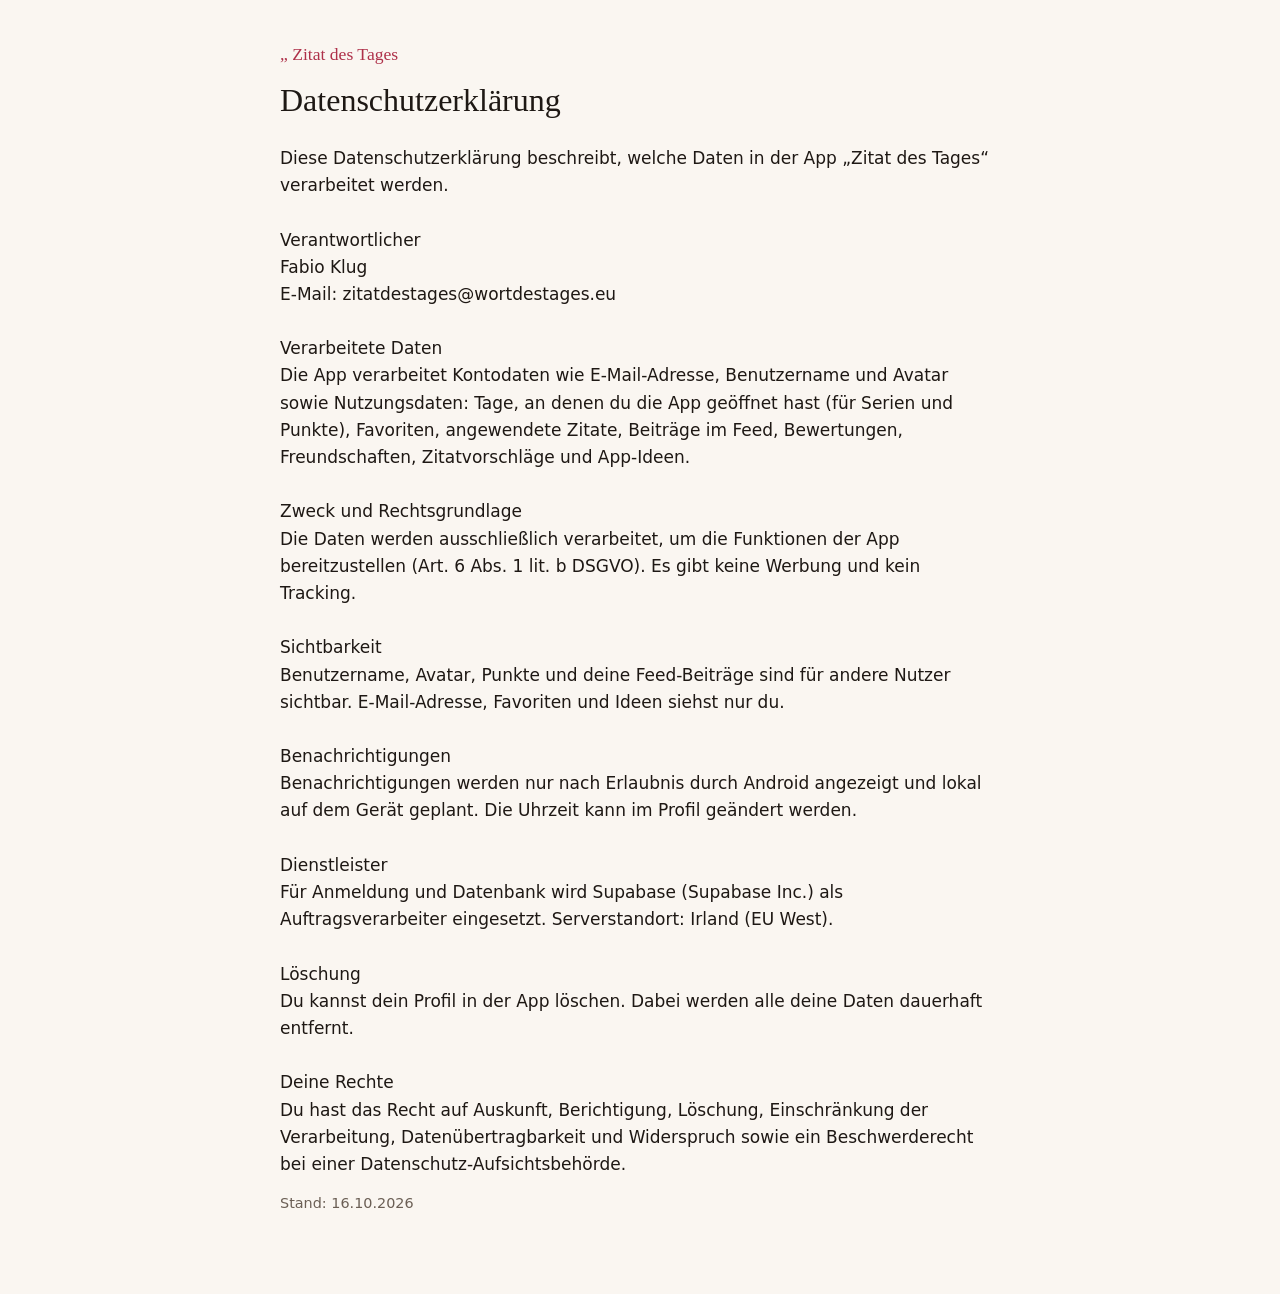
==== datenschutz.html @ 8bb06f84 "Rechtliche Seiten für Zitat des Tages Co-Authored-By: Claude Opus 5.5 <noreply@anthropic.com>" ====
<!doctype html>
<html lang="de"><head><meta charset="utf-8"><meta name="viewport" content="width=device-width,initial-scale=1"><title>Datenschutzerkl&#228;rung – Zitat des Tages</title><link rel="stylesheet" href="style.css"></head>
<body><main><a class="brand" href="index.html">„ Zitat des Tages</a><h1>Datenschutzerkl&#228;rung</h1>
<div class="text">Diese Datenschutzerkl&#228;rung beschreibt, welche Daten in der App „Zitat des Tages“ verarbeitet werden.

Verantwortlicher
Fabio Klug
E-Mail: zitatdestages@wortdestages.eu

Verarbeitete Daten
Die App verarbeitet Kontodaten wie E-Mail-Adresse, Benutzername und Avatar sowie Nutzungsdaten: Tage, an denen du die App ge&#246;ffnet hast (f&#252;r Serien und Punkte), Favoriten, angewendete Zitate, Beitr&#228;ge im Feed, Bewertungen, Freundschaften, Zitatvorschl&#228;ge und App-Ideen.

Zweck und Rechtsgrundlage
Die Daten werden ausschlie&#223;lich verarbeitet, um die Funktionen der App bereitzustellen (Art. 6 Abs. 1 lit. b DSGVO). Es gibt keine Werbung und kein Tracking.

Sichtbarkeit
Benutzername, Avatar, Punkte und deine Feed-Beitr&#228;ge sind f&#252;r andere Nutzer sichtbar. E-Mail-Adresse, Favoriten und Ideen siehst nur du.

Benachrichtigungen
Benachrichtigungen werden nur nach Erlaubnis durch Android angezeigt und lokal auf dem Ger&#228;t geplant. Die Uhrzeit kann im Profil ge&#228;ndert werden.

Dienstleister
F&#252;r Anmeldung und Datenbank wird Supabase (Supabase Inc.) als Auftragsverarbeiter eingesetzt. Serverstandort: Irland (EU West).

L&#246;schung
Du kannst dein Profil in der App l&#246;schen. Dabei werden alle deine Daten dauerhaft entfernt.

Deine Rechte
Du hast das Recht auf Auskunft, Berichtigung, L&#246;schung, Einschr&#228;nkung der Verarbeitung, Daten&#252;bertragbarkeit und Widerspruch sowie ein Beschwerderecht bei einer Datenschutz-Aufsichtsbeh&#246;rde.</div>
<p class="muted">Stand: 16.10.2026</p></main></body></html>
---- style.css ----
:root{--bg:#FAF6F1;--card:#FFFFFF;--text:#1E1814;--muted:#6B5F55;--accent:#AE3049;--border:#E4DAD0}
@media (prefers-color-scheme:dark){:root{--bg:#15110E;--card:#201B17;--text:#F3ECE3;--muted:#A99D90;--accent:#C8475E;--border:#3A3129}}
*{box-sizing:border-box}body{margin:0;background:var(--bg);color:var(--text);font:17px/1.6 system-ui,-apple-system,"Segoe UI",Roboto,sans-serif;padding:0 16px}
main{max-width:720px;margin:0 auto;padding:40px 0 64px}
a{color:var(--accent)}h1{font-family:Georgia,"Times New Roman",serif;font-weight:400;font-size:2rem;margin:.2em 0 .6em}
.brand{color:var(--accent);font-family:Georgia,serif;font-size:1.1rem;text-decoration:none}
.card{background:var(--card);border:1px solid var(--border);border-radius:18px;padding:20px 22px;margin:14px 0}
.text{white-space:pre-line}.muted{color:var(--muted);font-size:.9rem}
ol li{margin:.4em 0}
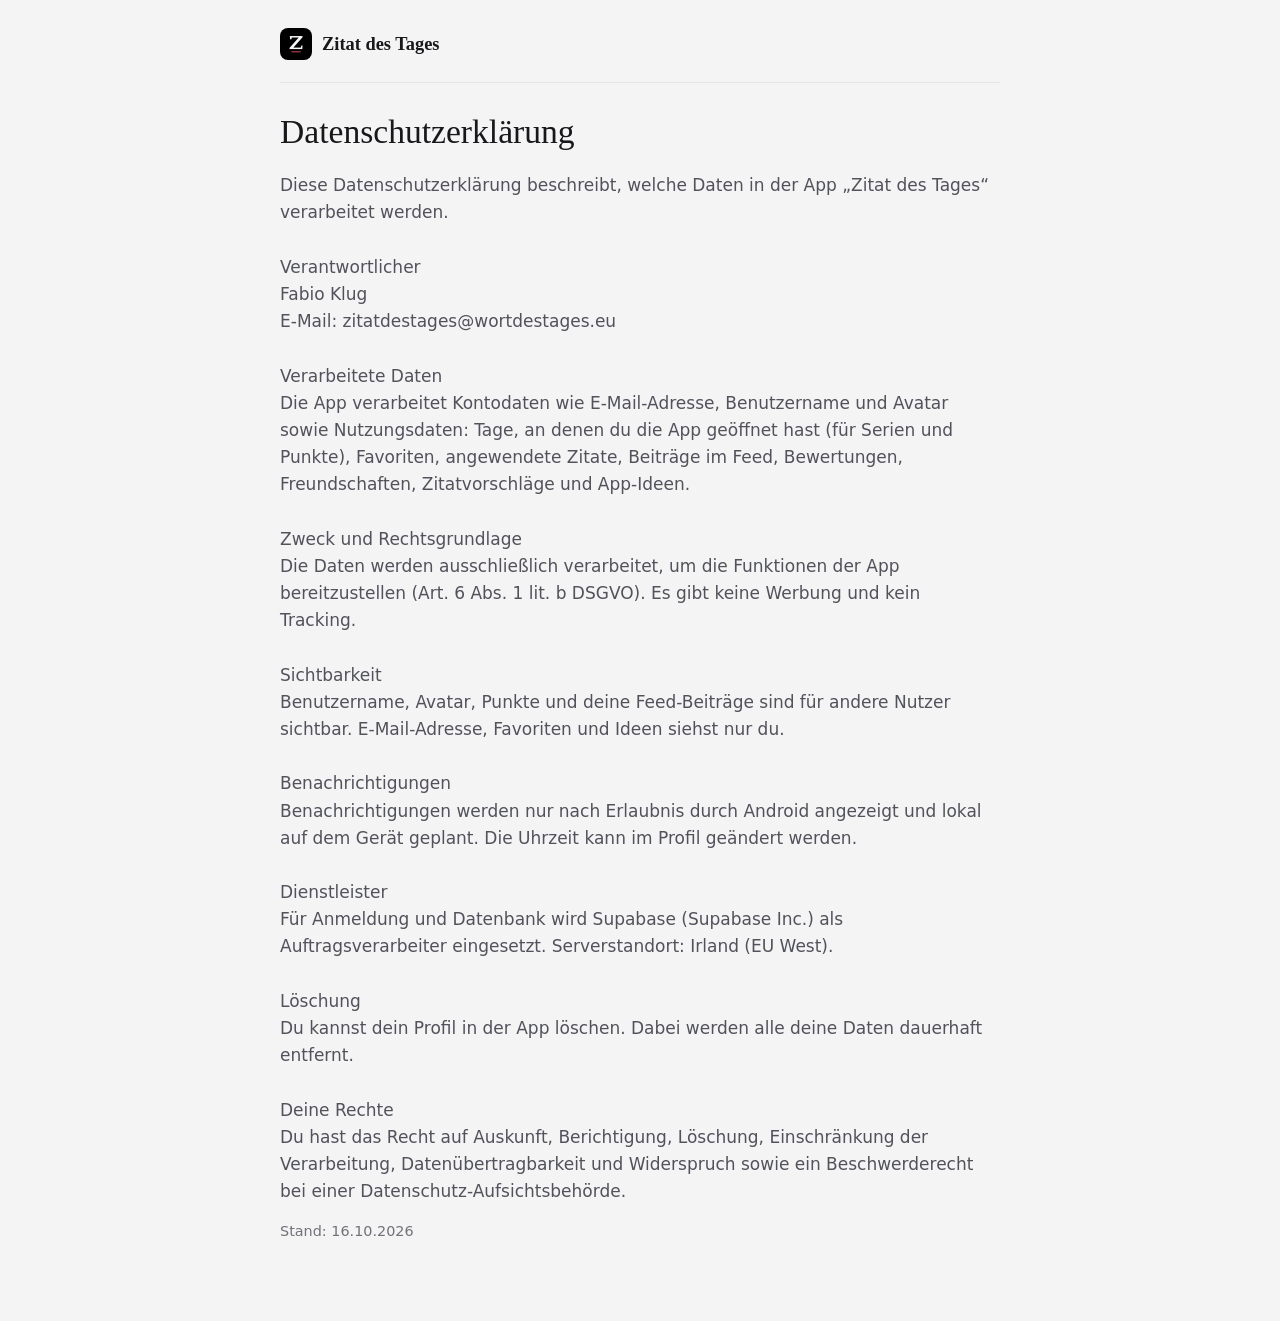
==== commit ecde7dac: "Design an wortdestages.eu angepasst Co-Authored-By: Claude Opus 5.5 <noreply@anthropic.com>" ====
--- a/datenschutz.html
+++ b/datenschutz.html
@@ -1,6 +1,6 @@
 <!doctype html>
 <html lang="de"><head><meta charset="utf-8"><meta name="viewport" content="width=device-width,initial-scale=1"><title>Datenschutzerkl&#228;rung – Zitat des Tages</title><link rel="stylesheet" href="style.css"></head>
-<body><main><a class="brand" href="index.html">„ Zitat des Tages</a><h1>Datenschutzerkl&#228;rung</h1>
+<body><main><a class="brand" href="index.html"><img src="zitat-icon.png" alt="">Zitat des Tages</a><h1>Datenschutzerkl&#228;rung</h1>
 <div class="text">Diese Datenschutzerkl&#228;rung beschreibt, welche Daten in der App „Zitat des Tages“ verarbeitet werden.
 
 Verantwortlicher
--- a/style.css
+++ b/style.css
@@ -1,9 +1,19 @@
-:root{--bg:#FAF6F1;--card:#FFFFFF;--text:#1E1814;--muted:#6B5F55;--accent:#AE3049;--border:#E4DAD0}
-@media (prefers-color-scheme:dark){:root{--bg:#15110E;--card:#201B17;--text:#F3ECE3;--muted:#A99D90;--accent:#C8475E;--border:#3A3129}}
-*{box-sizing:border-box}body{margin:0;background:var(--bg);color:var(--text);font:17px/1.6 system-ui,-apple-system,"Segoe UI",Roboto,sans-serif;padding:0 16px}
-main{max-width:720px;margin:0 auto;padding:40px 0 64px}
-a{color:var(--accent)}h1{font-family:Georgia,"Times New Roman",serif;font-weight:400;font-size:2rem;margin:.2em 0 .6em}
-.brand{color:var(--accent);font-family:Georgia,serif;font-size:1.1rem;text-decoration:none}
-.card{background:var(--card);border:1px solid var(--border);border-radius:18px;padding:20px 22px;margin:14px 0}
-.text{white-space:pre-line}.muted{color:var(--muted);font-size:.9rem}
-ol li{margin:.4em 0}+/* Wie wortdestages.eu: neutraler Hintergrund, Zitat-Karten hell mit Weinrot (Heute-Karte der App) */
+:root{--bg:#0c0c0d;--line:#26262a;--text:#f4f4f5;--soft:#a1a1aa;--card:#faf6f1;--card-text:#1e1814;--card-soft:#6b5f55;--card-line:#e4dad0;--accent:#ae3049;--accent-bright:#e07a8c;color-scheme:dark}
+@media (prefers-color-scheme:light){:root{--bg:#f4f4f5;--line:#e4e4e7;--text:#18181b;--soft:#52525b;--accent-bright:#ae3049;color-scheme:light}}
+*{box-sizing:border-box}
+body{margin:0;background:var(--bg);color:var(--text);font:17px/1.6 system-ui,-apple-system,"Segoe UI",Roboto,sans-serif;padding:0 20px}
+main{max-width:720px;margin:0 auto;padding:28px 0 64px}
+a{color:var(--accent-bright)}
+.brand{display:inline-flex;align-items:center;gap:10px;color:var(--text);font:600 1.15rem/1 "Iowan Old Style","Palatino Linotype",Palatino,Georgia,serif;text-decoration:none;padding-bottom:22px;margin-bottom:22px;border-bottom:1px solid var(--line);width:100%}
+.brand img{width:32px;height:32px;border-radius:8px}
+h1{font:400 2.1rem/1.2 "Iowan Old Style","Palatino Linotype",Palatino,Georgia,serif;margin:.2em 0 .6em}
+.text{white-space:pre-line;color:var(--soft)}
+p{color:var(--soft)}
+.muted{color:var(--soft);font-size:.9rem;opacity:.8}
+.card{background:var(--card);color:var(--card-text);border:1px solid var(--card-line);border-radius:18px;padding:20px 22px;margin:14px 0}
+.card p,.card li{color:var(--card-soft)}
+.card a{color:var(--accent)}
+.card strong{color:var(--card-text)}
+ol li{margin:.4em 0}
+.site{margin-top:32px;font-size:.9rem}
